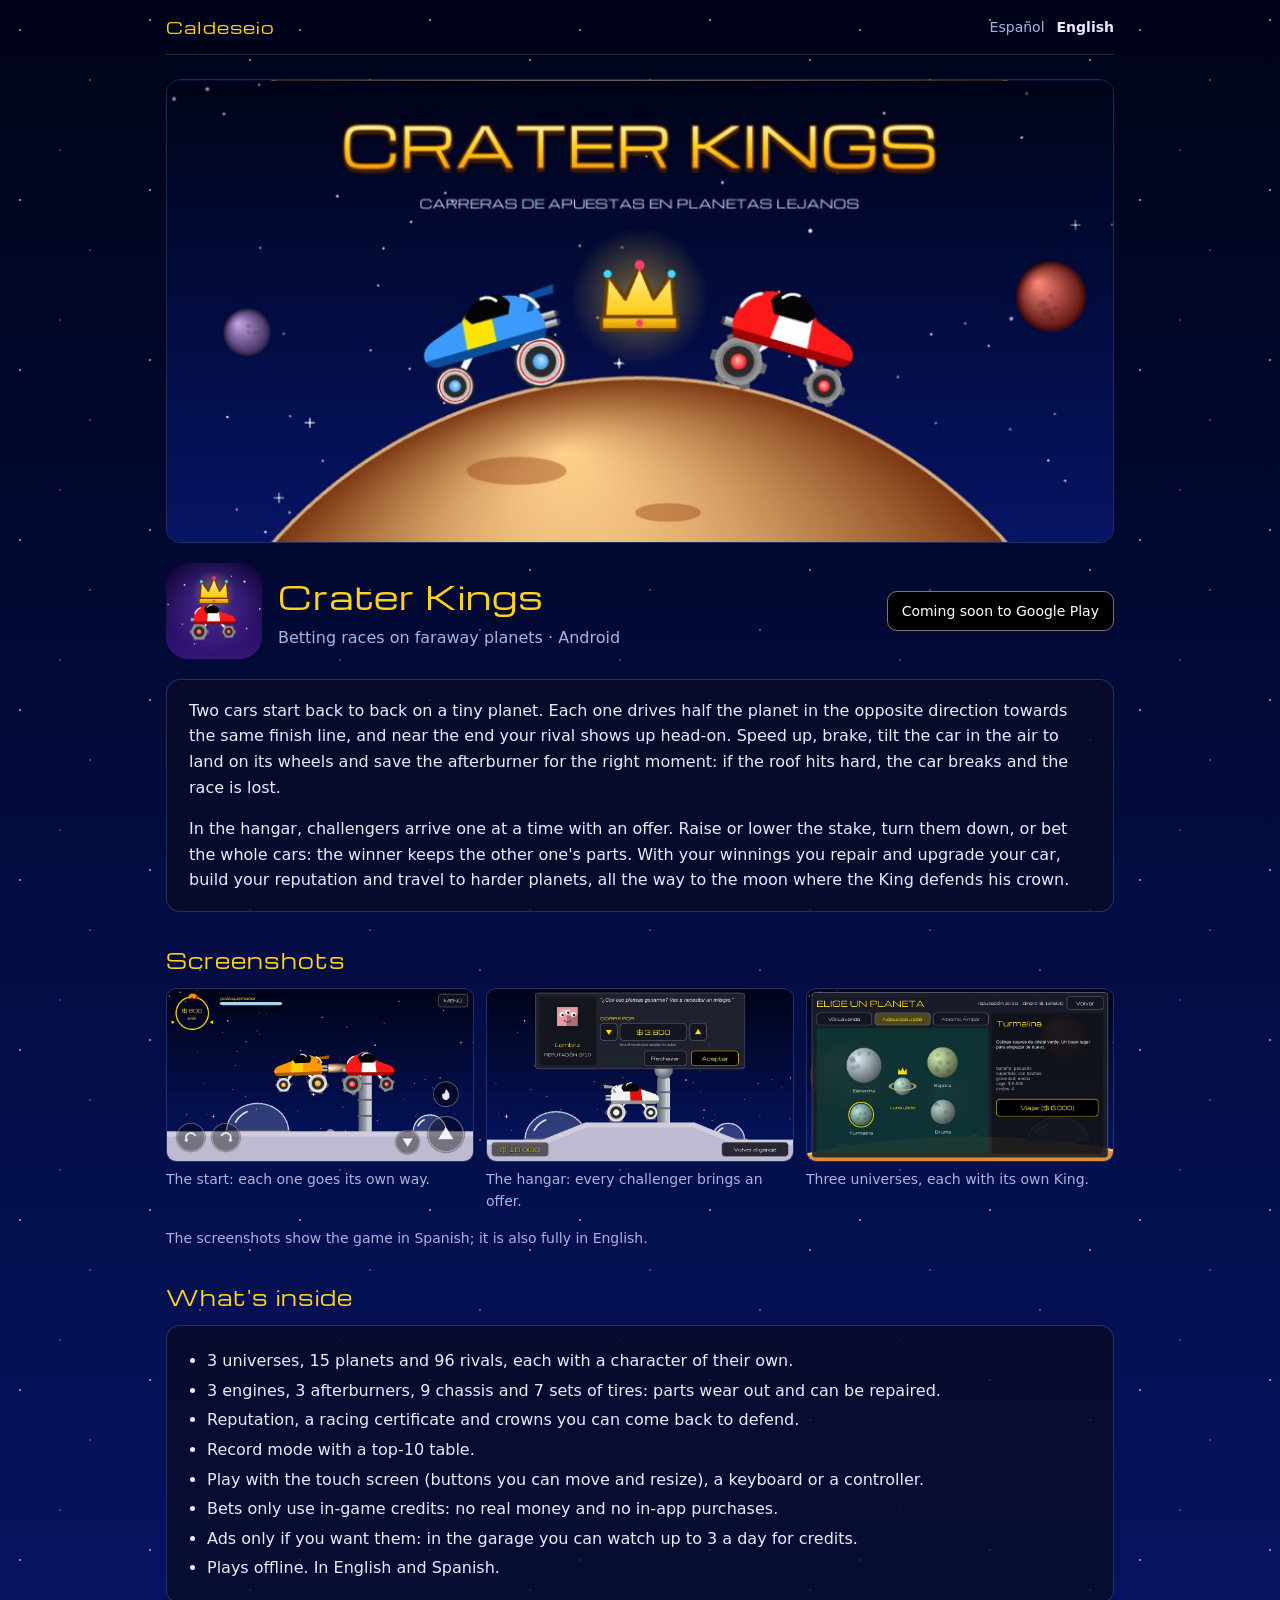
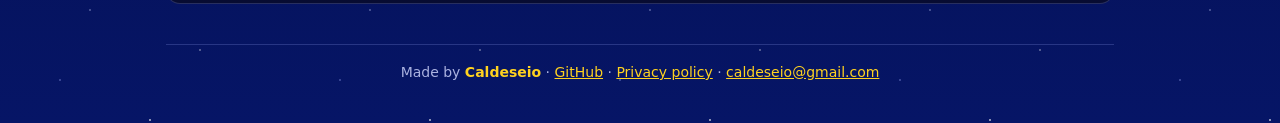
==== crater-kings/en/index.html @ 7b156d75 "Página de Crater Kings y política de privacidad Co-Authored-By: Claude Opus 5.5 <noreply@anthropic.c" ====
<!doctype html>
<html lang="en">
<head>
<meta charset="utf-8">
<meta name="viewport" content="width=device-width, initial-scale=1">
<title>Crater Kings · betting races on faraway planets</title>
<meta name="description" content="A racing game for Android: two cars back to back on a tiny planet, each going its own way. Bet in-game credits, upgrade your car and take the crown from the King.">
<meta property="og:title" content="Crater Kings">
<meta property="og:description" content="Betting races on faraway planets, for Android.">
<meta property="og:image" content="https://caldeseio.github.io/crater-kings/img/destacado.jpg">
<link rel="alternate" hreflang="es" href="https://caldeseio.github.io/crater-kings/">
<link rel="alternate" hreflang="en" href="https://caldeseio.github.io/crater-kings/en/">
<link rel="icon" type="image/png" href="../../favicon.png">
<link rel="stylesheet" href="../../estilo.css">
</head>
<body>
<div class="page">
  <header class="bar">
    <a class="brand" href="../../">Caldeseio</a>
    <nav><a href="../" lang="es">Español</a><a class="on" href="./">English</a></nav>
  </header>

  <main>
    <div class="hero"><img src="../img/destacado.jpg" width="960" height="469" alt="Two cars back to back on a small planet, with a crown between them"></div>

    <section class="app">
      <img src="../img/icono.png" width="96" height="96" alt="">
      <div>
        <h1>Crater Kings</h1>
        <p>Betting races on faraway planets · Android</p>
      </div>
      <span class="badge">Coming soon to Google Play</span>
    </section>

    <section class="panel">
      <p>Two cars start back to back on a tiny planet. Each one drives half the planet in the opposite direction towards the same finish line, and near the end your rival shows up head-on. Speed up, brake, tilt the car in the air to land on its wheels and save the afterburner for the right moment: if the roof hits hard, the car breaks and the race is lost.</p>
      <p>In the hangar, challengers arrive one at a time with an offer. Raise or lower the stake, turn them down, or bet the whole cars: the winner keeps the other one's parts. With your winnings you repair and upgrade your car, build your reputation and travel to harder planets, all the way to the moon where the King defends his crown.</p>
    </section>

    <h2>Screenshots</h2>
    <div class="shots">
      <figure><img src="../img/carrera.jpg" width="960" height="540" alt="The start of a race: an orange car and a red one, back to back"><figcaption>The start: each one goes its own way.</figcaption></figure>
      <figure><img src="../img/hangar.jpg" width="960" height="540" alt="The hangar: a challenger offers a bet of 3,600 credits"><figcaption>The hangar: every challenger brings an offer.</figcaption></figure>
      <figure><img src="../img/planetas.jpg" width="960" height="540" alt="The map of the Jade Nebula with its planets and its moon"><figcaption>Three universes, each with its own King.</figcaption></figure>
    </div>
    <p class="note">The screenshots show the game in Spanish; it is also fully in English.</p>

    <h2>What's inside</h2>
    <ul class="features panel">
      <li>3 universes, 15 planets and 96 rivals, each with a character of their own.</li>
      <li>3 engines, 3 afterburners, 9 chassis and 7 sets of tires: parts wear out and can be repaired.</li>
      <li>Reputation, a racing certificate and crowns you can come back to defend.</li>
      <li>Record mode with a top-10 table.</li>
      <li>Play with the touch screen (buttons you can move and resize), a keyboard or a controller.</li>
      <li>Bets only use in-game credits: no real money and no in-app purchases.</li>
      <li>Ads only if you want them: in the garage you can watch up to 3 a day for credits.</li>
      <li>Plays offline. In English and Spanish.</li>
    </ul>
  </main>

  <footer>
    Made by <b>Caldeseio</b> ·
    <a href="https://github.com/Caldeseio">GitHub</a> ·
    <a href="../privacidad.html#en">Privacy policy</a> ·
    <a href="mailto:caldeseio@gmail.com">caldeseio@gmail.com</a>
  </footer>
</div>
</body>
</html>
---- estilo.css ----
/* Caldeseio's games: the night sky and gold lettering of Crater Kings. The font is hosted here (Michroma, SIL OFL). */
@font-face {
  font-family: "Michroma";
  src: url("fonts/Michroma-Regular.ttf") format("truetype");
  font-display: swap;
}

:root {
  --sky-top: #000318;
  --sky-bottom: #061566;
  --panel: rgba(9, 12, 40, 0.82);
  --line: rgba(160, 175, 255, 0.22);
  --gold: #ffd21f;
  --text: #e8ebff;
  --muted: #aab2e0;
}

* { box-sizing: border-box; }

html { background: var(--sky-top); }

body {
  margin: 0;
  min-height: 100vh;
  color: var(--text);
  font: 16px/1.6 system-ui, -apple-system, "Segoe UI", Roboto, sans-serif;
  background:
    radial-gradient(1.5px 1.5px at 20px 30px, #fff, transparent),
    radial-gradient(1px 1px at 90px 80px, #cfd8ff, transparent),
    radial-gradient(1.5px 1.5px at 150px 20px, #fff, transparent),
    radial-gradient(1px 1px at 200px 120px, #fff, transparent),
    radial-gradient(1px 1px at 60px 150px, #aab4ff, transparent),
    radial-gradient(1.3px 1.3px at 250px 60px, #fff, transparent),
    linear-gradient(var(--sky-top), var(--sky-bottom));
  background-size: 280px 170px, 280px 170px, 280px 170px, 280px 170px, 280px 170px, 280px 170px, 100% 100%;
}

a { color: var(--gold); }

.page { max-width: 980px; margin: 0 auto; padding: 0 16px 40px; }

header.bar {
  display: flex; align-items: center; gap: 16px;
  padding: 14px 0; border-bottom: 1px solid var(--line); margin-bottom: 24px;
}
header.bar .brand { font-family: "Michroma", sans-serif; color: var(--gold); text-decoration: none; letter-spacing: 1px; }
header.bar nav { margin-left: auto; font-size: 14px; }
header.bar nav a { color: var(--muted); text-decoration: none; margin-left: 12px; }
header.bar nav a.on { color: var(--text); font-weight: 600; }

h1, h2, h3 { font-family: "Michroma", sans-serif; font-weight: normal; letter-spacing: 1px; }
h1 { color: var(--gold); }
h2 { color: var(--gold); font-size: 20px; margin: 32px 0 12px; }
h1.title { font-size: clamp(24px, 5vw, 36px); margin: 8px 0 4px; }
.lead { color: var(--muted); margin: 0 0 24px; }

.hero { border-radius: 14px; overflow: hidden; border: 1px solid var(--line); }
.hero img { display: block; width: 100%; height: auto; }

.app { display: flex; flex-wrap: wrap; align-items: center; gap: 16px; margin: 20px 0; }
.app img { width: 96px; height: 96px; border-radius: 22px; flex: none; }
.app h1 { margin: 0; font-size: clamp(24px, 5vw, 32px); }
.app p { margin: 2px 0 0; color: var(--muted); }
.badge {
  margin-left: auto;
  background: #000; color: #fff; border: 1px solid #777; border-radius: 10px;
  padding: 8px 14px; font-size: 14px; white-space: nowrap;
}

.panel { background: var(--panel); border: 1px solid var(--line); border-radius: 14px; padding: 18px 22px; }
.panel > p:first-child { margin-top: 0; }
.panel > p:last-child { margin-bottom: 0; }

.shots { display: grid; grid-template-columns: repeat(3, 1fr); gap: 12px; }
.shots figure { margin: 0; }
.shots img { width: 100%; height: auto; border-radius: 10px; border: 1px solid var(--line); display: block; }
.shots figcaption { color: var(--muted); font-size: 14px; margin-top: 6px; }
@media (max-width: 700px) { .shots { grid-template-columns: 1fr; } }
.note { color: var(--muted); font-size: 14px; }

ul.features { margin: 0; padding-left: 40px; }
ul.features li { margin: 4px 0; }

.games { display: grid; grid-template-columns: repeat(auto-fill, minmax(260px, 1fr)); gap: 16px; }
.game { display: flex; gap: 16px; align-items: center; text-decoration: none; color: var(--text); }
.game img { width: 84px; height: 84px; border-radius: 20px; flex: none; }
.game h3 { margin: 0 0 4px; color: var(--gold); font-size: 17px; }
.game p { margin: 0; color: var(--muted); font-size: 14px; }

.legal h1 { font-size: clamp(20px, 4.5vw, 28px); margin: 8px 0 4px; }
.legal h2 { font-size: 17px; }
.legal section { margin-bottom: 48px; }
.date { color: var(--muted); font-size: 14px; margin-top: 0; }

footer {
  margin-top: 40px; padding-top: 16px; border-top: 1px solid var(--line);
  color: var(--muted); font-size: 14px; text-align: center;
}
footer b { color: var(--gold); font-weight: 600; }
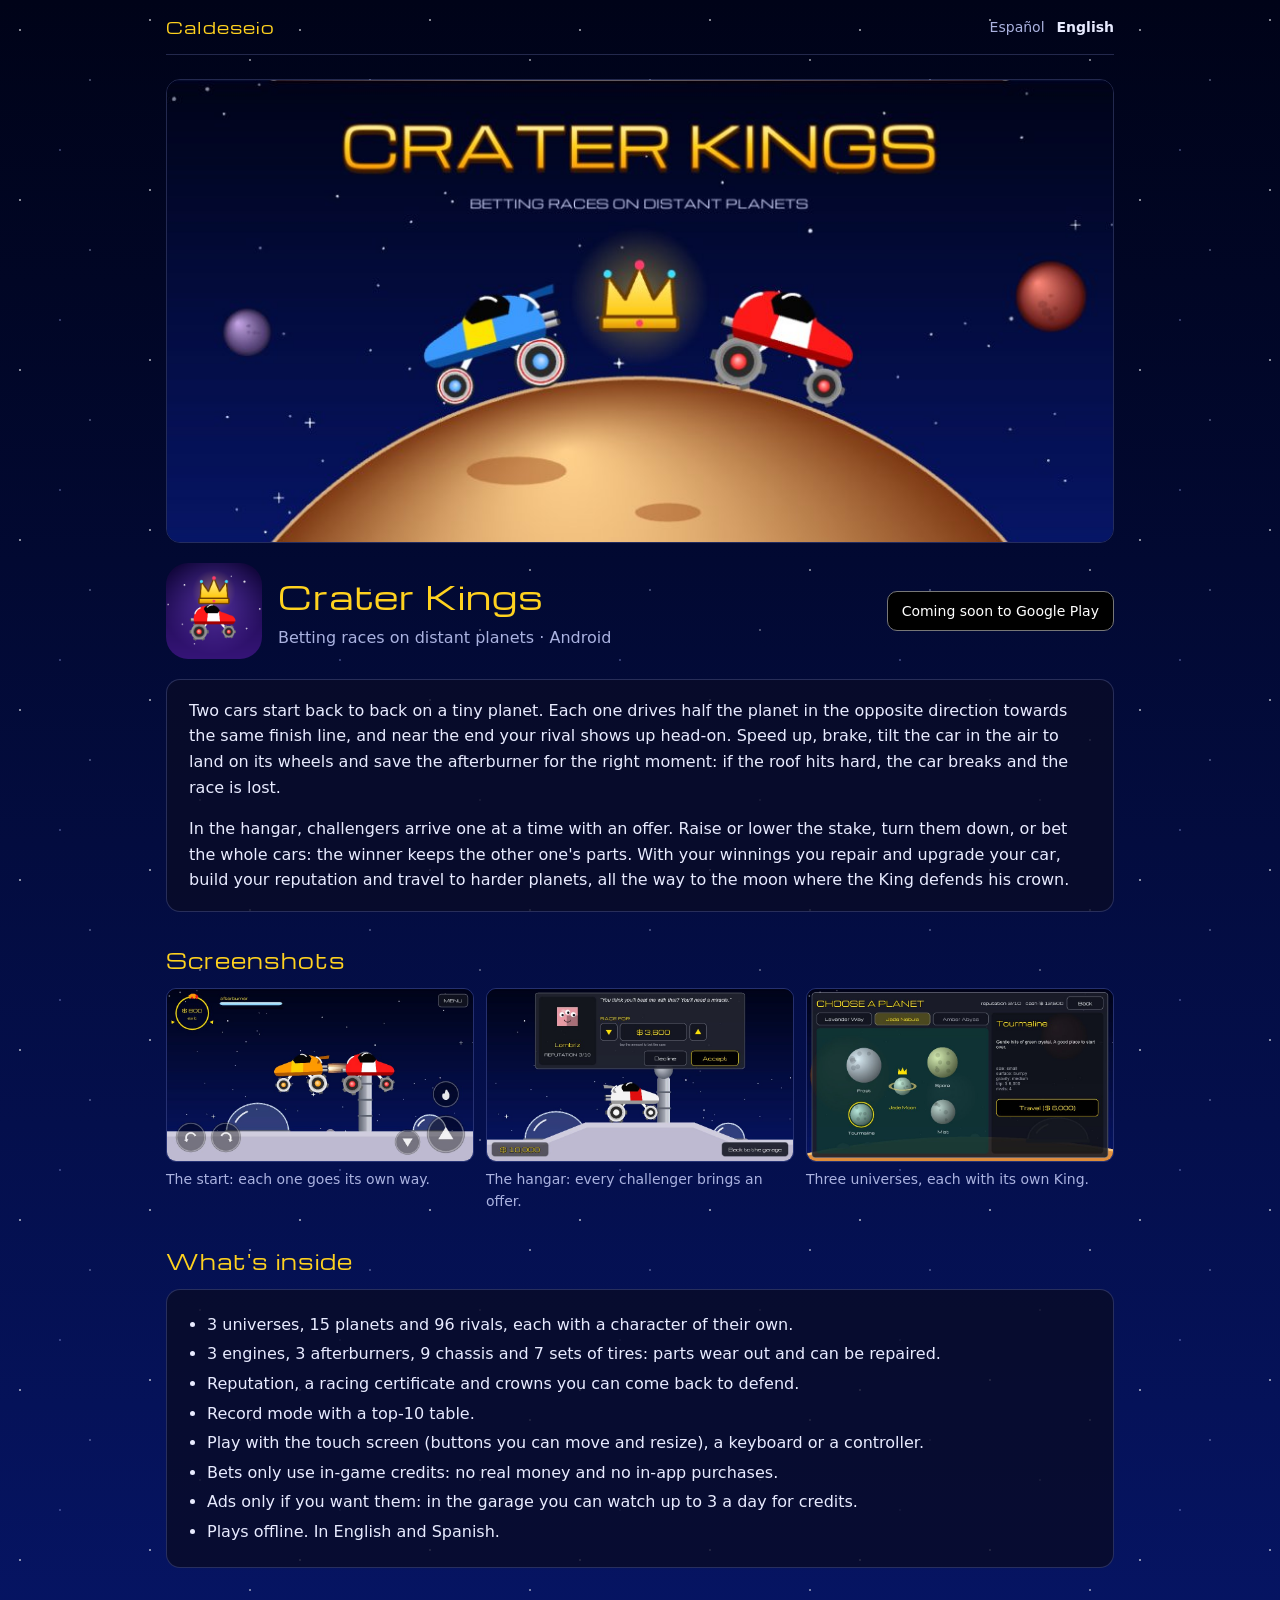
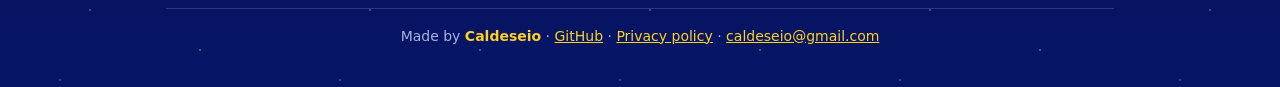
==== commit d37f28e9: "Página en inglés con capturas del juego en inglés Co-Authored-By: Claude Opus 5.5 <noreply@anthropic" ====
--- a/crater-kings/en/index.html
+++ b/crater-kings/en/index.html
@@ -3,11 +3,11 @@
 <head>
 <meta charset="utf-8">
 <meta name="viewport" content="width=device-width, initial-scale=1">
-<title>Crater Kings · betting races on faraway planets</title>
+<title>Crater Kings · betting races on distant planets</title>
 <meta name="description" content="A racing game for Android: two cars back to back on a tiny planet, each going its own way. Bet in-game credits, upgrade your car and take the crown from the King.">
 <meta property="og:title" content="Crater Kings">
-<meta property="og:description" content="Betting races on faraway planets, for Android.">
-<meta property="og:image" content="https://caldeseio.github.io/crater-kings/img/destacado.jpg">
+<meta property="og:description" content="Betting races on distant planets, for Android.">
+<meta property="og:image" content="https://caldeseio.github.io/crater-kings/img/en/destacado.jpg">
 <link rel="alternate" hreflang="es" href="https://caldeseio.github.io/crater-kings/">
 <link rel="alternate" hreflang="en" href="https://caldeseio.github.io/crater-kings/en/">
 <link rel="icon" type="image/png" href="../../favicon.png">
@@ -21,13 +21,13 @@
   </header>
 
   <main>
-    <div class="hero"><img src="../img/destacado.jpg" width="960" height="469" alt="Two cars back to back on a small planet, with a crown between them"></div>
+    <div class="hero"><img src="../img/en/destacado.jpg" width="960" height="469" alt="Two cars back to back on a small planet, with a crown between them"></div>
 
     <section class="app">
       <img src="../img/icono.png" width="96" height="96" alt="">
       <div>
         <h1>Crater Kings</h1>
-        <p>Betting races on faraway planets · Android</p>
+        <p>Betting races on distant planets · Android</p>
       </div>
       <span class="badge">Coming soon to Google Play</span>
     </section>
@@ -39,11 +39,10 @@
 
     <h2>Screenshots</h2>
     <div class="shots">
-      <figure><img src="../img/carrera.jpg" width="960" height="540" alt="The start of a race: an orange car and a red one, back to back"><figcaption>The start: each one goes its own way.</figcaption></figure>
-      <figure><img src="../img/hangar.jpg" width="960" height="540" alt="The hangar: a challenger offers a bet of 3,600 credits"><figcaption>The hangar: every challenger brings an offer.</figcaption></figure>
-      <figure><img src="../img/planetas.jpg" width="960" height="540" alt="The map of the Jade Nebula with its planets and its moon"><figcaption>Three universes, each with its own King.</figcaption></figure>
+      <figure><img src="../img/en/carrera.jpg" width="960" height="540" alt="The start of a race: an orange car and a red one, back to back"><figcaption>The start: each one goes its own way.</figcaption></figure>
+      <figure><img src="../img/en/hangar.jpg" width="960" height="540" alt="The hangar: a challenger offers a bet of 3,600 credits"><figcaption>The hangar: every challenger brings an offer.</figcaption></figure>
+      <figure><img src="../img/en/planetas.jpg" width="960" height="540" alt="The map of the Jade Nebula with its planets and its moon"><figcaption>Three universes, each with its own King.</figcaption></figure>
     </div>
-    <p class="note">The screenshots show the game in Spanish; it is also fully in English.</p>
 
     <h2>What's inside</h2>
     <ul class="features panel">
